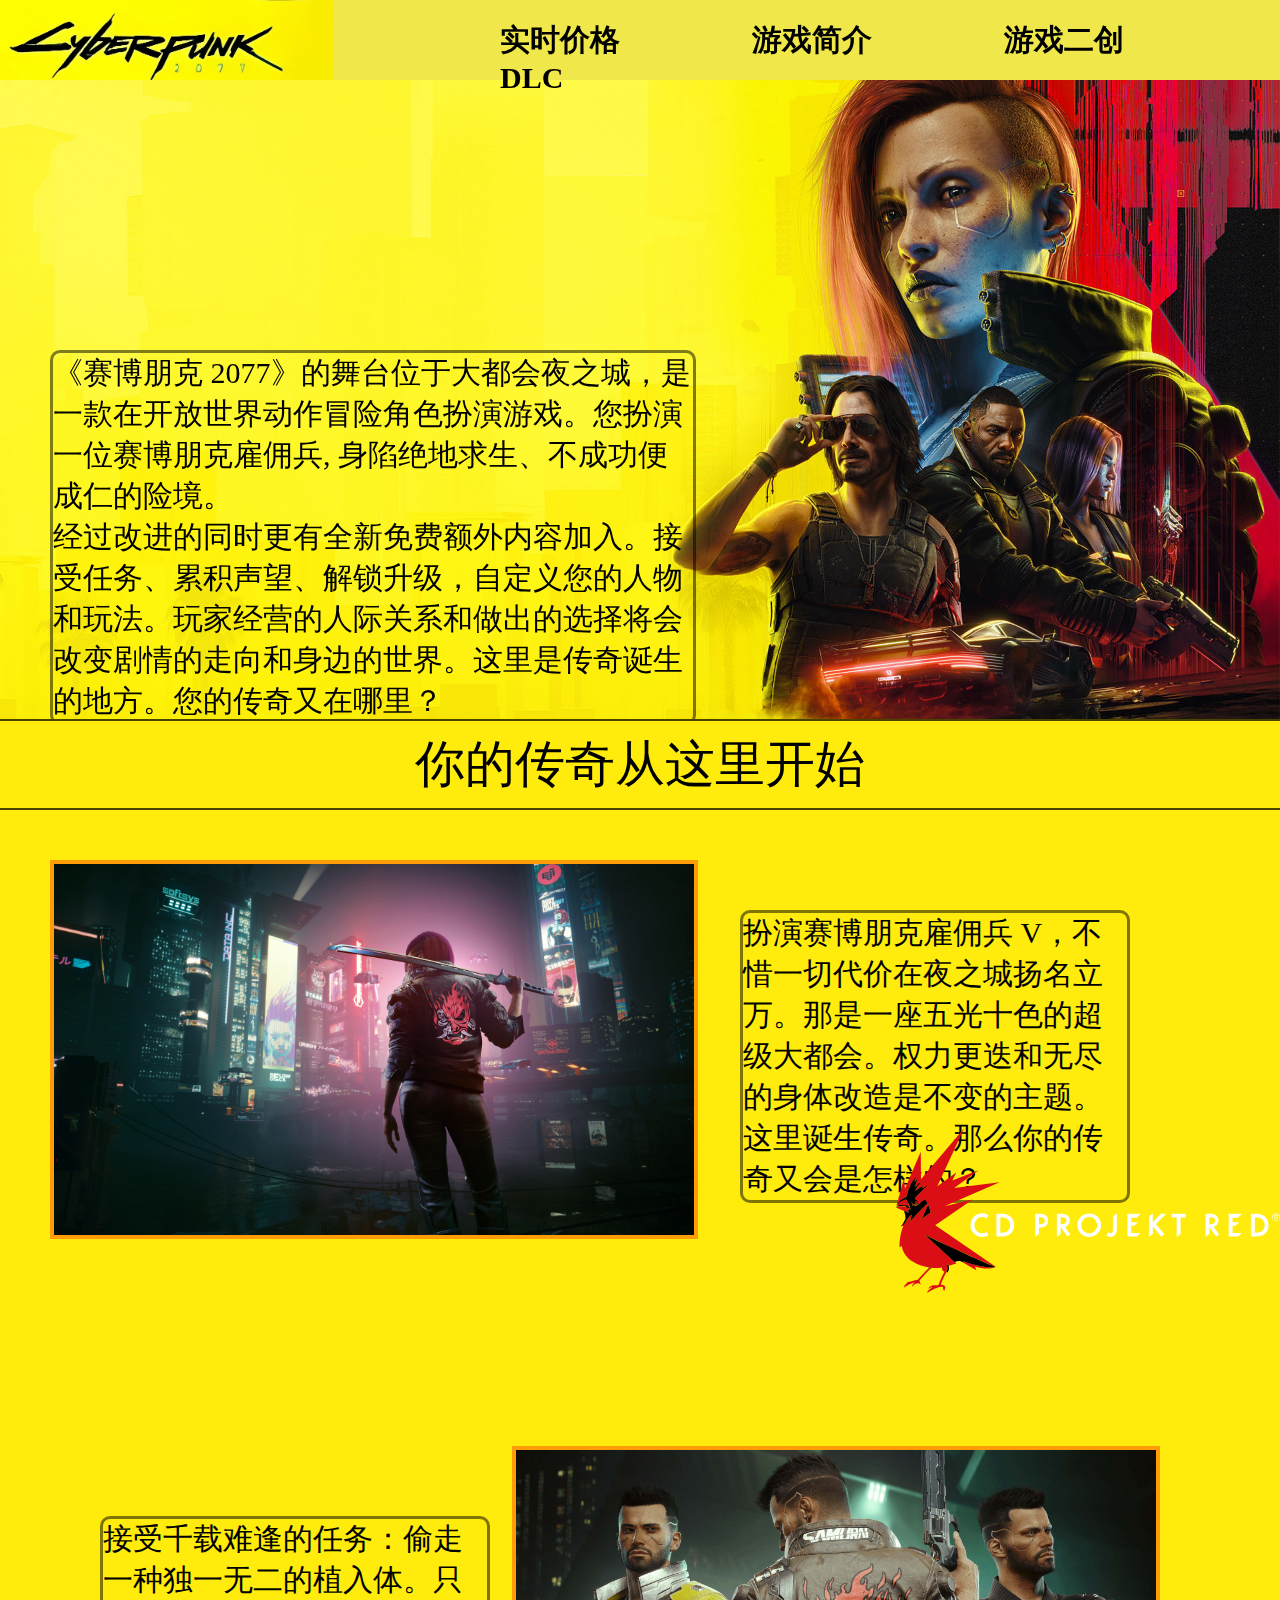
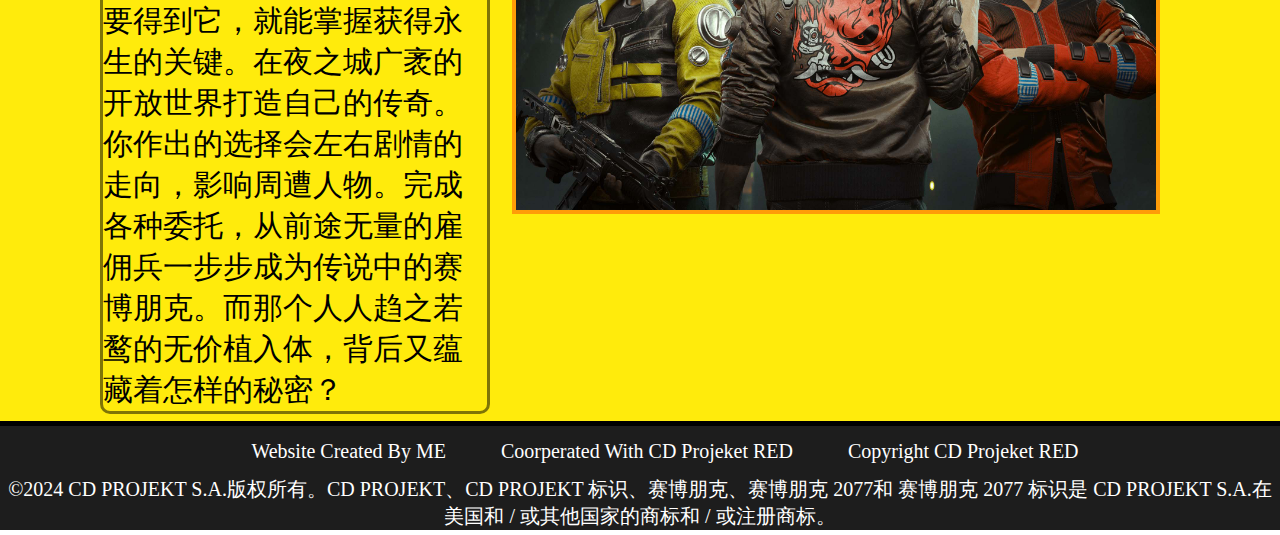
==== yty923/web/index.html @ ffc663b7 "Add files via upload" ====
<!DOCTYPE html>
<html lang="zn-CN">
<head>
    <meta charset="UTF-8">
    <meta name="viewport" content="width=device-width, initial-scale=1.0">
    <title>CYBERPUNK2077</title>
    <link rel = "stylesheet" href ="d.css">
</head>
<body>
    <header>
        <h1>cyberpunk2077</h1>
        <ul>
            <li><a class = "a1" href=price.html>实时价格</a></li>
            <li><a class = "a2" href=gamepreview.html>游戏简介</a></li>
            <li><a class = "a3" href=fanswork.html>游戏二创</a></li>
            <li><a class = "a4" href=dlc.html>DLC</a></li>
        </ul>
    </header>
    <main>
        <section class = "line1">
            <img alt="p1" src="../image/p1.jpg" width="100%">
            <p>《赛博朋克 2077》的舞台位于大都会夜之城，是一款在开放世界动作冒险角色扮演游戏。您扮演一位赛博朋克雇佣兵, 身陷绝地求生、不成功便成仁的险境。<br>经过改进的同时更有全新免费额外内容加入。接受任务、累积声望、解锁升级，自定义您的人物和玩法。玩家经营的人际关系和做出的选择将会改变剧情的走向和身边的世界。这里是传奇诞生的地方。您的传奇又在哪里？</p>
        </section>
        <section class = "short">
            <p>你的传奇从这里开始</p>
        </section>
        <section class = "line2">
            <p>扮演赛博朋克雇佣兵 V，不惜一切代价在夜之城扬名立万。那是一座五光十色的超级大都会。权力更迭和无尽的身体改造是不变的主题。这里诞生传奇。那么你的传奇又会是怎样的？</p>
            <img alt="p2" src="../image/p2.jpg" width="50%" height="30%">
        </section>
        <section class = "line3">
            <p>接受千载难逢的任务：偷走一种独一无二的植入体。只要得到它，就能掌握获得永生的关键。在夜之城广袤的开放世界打造自己的传奇。你作出的选择会左右剧情的走向，影响周遭人物。完成各种委托，从前途无量的雇佣兵一步步成为传说中的赛博朋克。而那个人人趋之若鹜的无价植入体，背后又蕴藏着怎样的秘密？</p>
            <img alt="p3" src="../image/p3.jpg" width="50%" height="30%">
        </section>
        <img class="p1" src="../image/CDProjektRed-White-e4ac7847.svg" alt="icon">
    </main>
    <footer>
        <ul>
            <li>Website Created By ME</li>
            <li>Coorperated With CD Projeket RED</li>
            <li>Copyright CD Projeket RED</li>
        </ul>
        <p>©2024 CD PROJEKT S.A.版权所有。CD PROJEKT、CD PROJEKT 标识、赛博朋克、赛博朋克 2077和 赛博朋克 2077 标识是 CD PROJEKT S.A.在美国和 / 或其他国家的商标和 / 或注册商标。</p>
    </footer>
</body>
</html>
---- yty923/web/d.css ----
header h1{
    line-height: 80px;
    position:fixed;
    background-image: url(../image/name.jpg);
    background-repeat: no-repeat;
    background-position: top left;
    background-size:contain;
    background-color: rgba(235, 223, 8, 0.731);
    width:100%;
    text-indent: -9999px;
}
header li{
    display: inline;
    margin-right: 10vw;
    font-size: 30px;
}
header ul{
    position: fixed;
    margin-top: 20px;
    left: 500px;
    font-weight: bold;
}

.line1{
    position: inherit;
}
.line1 img{
    margin-top: 80px;
}
.line1 p{
    color: black;
    position: absolute;
    font-size: 30px;
    width: 50%;
    margin-left: 50px;
    border: 3px solid;
    border-radius: 10px;
    border-color: rgba(0, 0, 0, 0.502);
    top: 350px;
}

.short{
    position: relative;
    transform: translateY(-5px);
    background-color: rgb(255, 235, 12);
    border-top: 2px solid;
    border-color: rgba(0, 0, 0, 0.708);
    font-size: 50px;
    text-align: center;
}

.short p{
    padding: 10px 0 10px 0;
}

.line2{
    position: relative;
    transform: translateY(-5px);
    border-top: 2px solid;
    background-color: rgb(255, 235, 12);
    font-size: 30px;
    border-color: rgba(0, 0, 0, 0.708);
}

.line2 p{
    position: absolute;
    margin-top: 100px;
    width: 30%;
    left: 50%;
    margin-left: 100px;
    border: 3px solid;
    border-radius: 10px;
    border-color: rgba(0, 0, 0, 0.502);
}

.line2 img{
    margin-top: 50px;
    margin-left: 50px;
    border: 4px solid;
    border-color: rgb(255, 156, 8);
}

.line3{
    position: relative;
    transform: translateY(-5px);
    background-color: rgb(255, 235, 12);
    font-size: 30px;
    padding-bottom: 200px;
}

.line3 p{
    position: absolute;
    margin-top: 270px;
    width: 30%;
    margin-left: 100px;
    border: 3px solid;
    border-radius: 10px;
    border-color: rgba(0, 0, 0, 0.502);
}

.line3 img{
    margin-top: 200px;
    margin-left: 40%;
    border: 4px solid;
    border-color: rgb(255, 156, 8);
}

.p1{
    position: absolute;
    transform: translateY(-1040px);
    margin-left: 70%;
    width: 30%;
    height: 50%;
}

footer{
    position: relative;
    transform: translateY(-5px);
    background-color: rgba(0, 0, 0, 0.888);
    border-top: 5px solid;
    border-color: black;
    font-size: 20px;
    color: white;
    text-align: center;
}
footer li{
    display: inline;
    margin-left: 50px;
    line-height: 50px
}

.a1{
    color: black;
    text-decoration: none;
}

.a1:hover{
    text-decoration: underline;
}

.a2{
    color: black;
    text-decoration: none;
}

.a2:hover{
    text-decoration: underline;
}

.a3{
    color: black;
    text-decoration: none;
}

.a3:hover{
    text-decoration: underline;
}

.a4{
    color: black;
    text-decoration: none;
}

.a4:hover{
    text-decoration: underline;
}

.line2-1{
    position: inherit;
    font-size: 30px;

}
.line2-1 img{
    margin-top: 80px;
}

.line2-1 p{
    position: absolute;
    margin-left: 50px;
    transform: translateY(-800px);
}

.ul1{
    position: absolute;
    margin-left: 50px;
    transform: translateY(-750px);
}

.ul2{
    position: absolute;
    margin-left: 50px;
    transform: translateY(-450px);
}

.p2-1{
    position:absolute;
    transform: translateY(-750px);
    margin-left: 45%;
}

.main2{
    background-color:  rgb(255, 235, 12);
}

.line4-1{
    font-size: 30px;

}
.line4-1 img{
    margin-top: 80px;
}

.line4-2{
    background-color: rgb(247, 243, 208);
}
.main3{
    background-color:  rgb(255, 235, 12);
}

.p3-1{
    margin-top: 100px;
    margin-bottom: 100px;
    font-size: 20px;
}

.p3-1 img{
    border: 4px solid;
    border-radius: 10px;
    border-color: black;
}

.p3-1 p{
    position: relative;
    margin-left: 55%;
    margin-bottom: 20px;
    width: 30%;
    transform: translateY(-400px);
    padding :20px;
    border: 4px solid;
    border-color: rgba(0, 0, 0, 0.797);
}

.pp0{
    transform: translateY(-400px);
    margin-left: 200px;
    position: absolute;
    font-size: 30px;
    font-weight: bold;
}
.pp1{
    transform: translateY(-350px);
    margin-left: 200px;
    position: absolute;
    font-size: 30px;
    font-weight: bold;
}
.pp2{
    transform: translateY(-300px);
    margin-left: 200px;
    position: absolute;
    font-size: 30px;
    font-weight: bold;
}

.p5-2{
    position: absolute;
    margin-top: 80px;
}

.p5-1{
    margin-top: 10%;
    margin-left: 24%;
    position:absolute;
}
.f1{
    padding: 10px;
    border: 5px solid;
    border-radius: 10px;
    border-color: rgba(0, 0, 0, 0.708);
    font-size: 50px;
    font-weight: bold;
}
.f2{
    width: 40%;
    font-size: 30px;
    margin-top: 100px;
    margin-left: 150px;
    border-right: 3px solid rgba(0, 0, 0, 0.799);
}
.f3{
    position: absolute;
    width: 40%;
    font-size: 30px;
    transform: translateY(-400px);
    margin-left: 50%;
}
.f0{
    position: absolute;
    text-align: center;
    background-color: rgb(255, 235, 12);
    margin-top: 980px;
    padding-bottom: 150px;
}
.fo{
    position: absolute;
    margin-top: 1750px;
}
.z-1{
    transform: translateY(-200px);
}
.z0{
    transform: translateY(100px);
}

.p2-10{
    background-color:rgb(255, 235, 12) ;
    transform: translateY(-5px);
    font-size: 30px;
}
.p2-10 p{
    margin-left: 15%;
    margin-right: 15%;
    padding-top: 15px;
    border-top: 3px solid black;
    padding-bottom: 20px;
}

*{
    border: 0;
    padding:0;
    margin : 0;
}
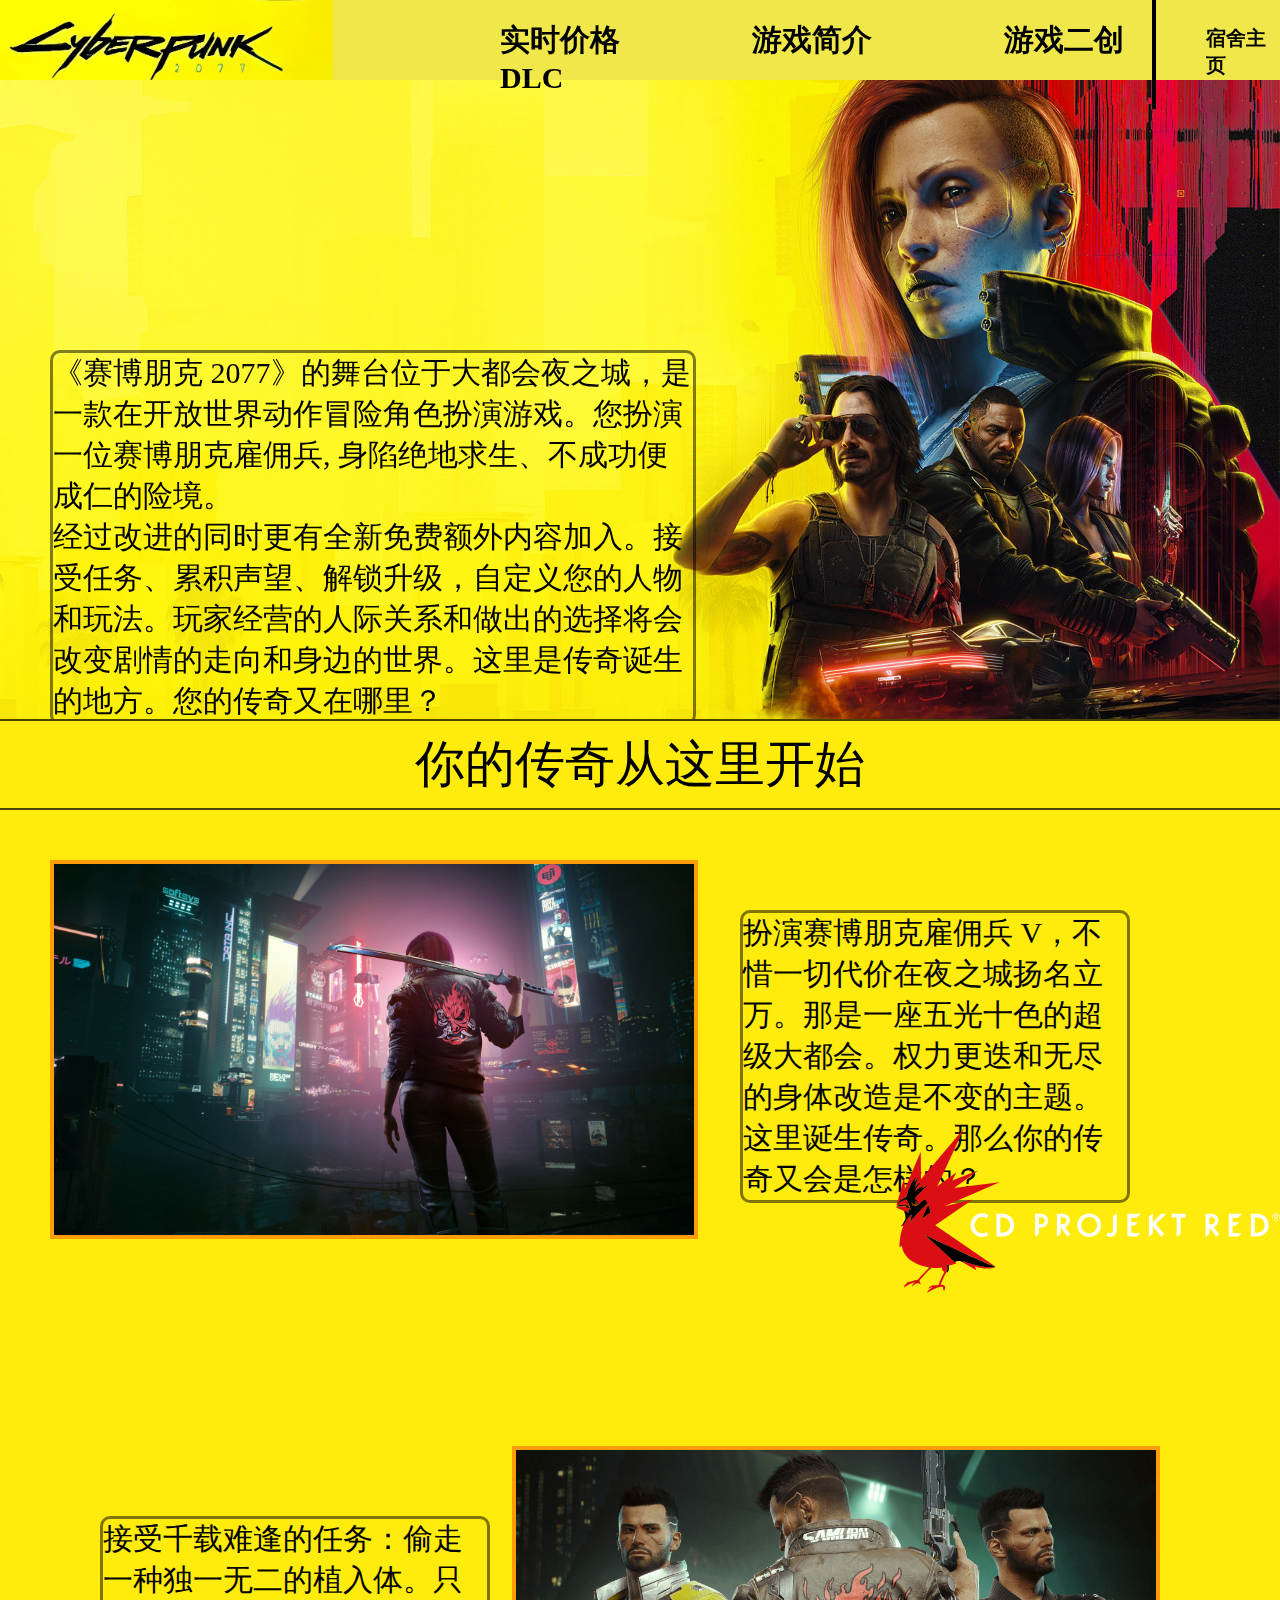
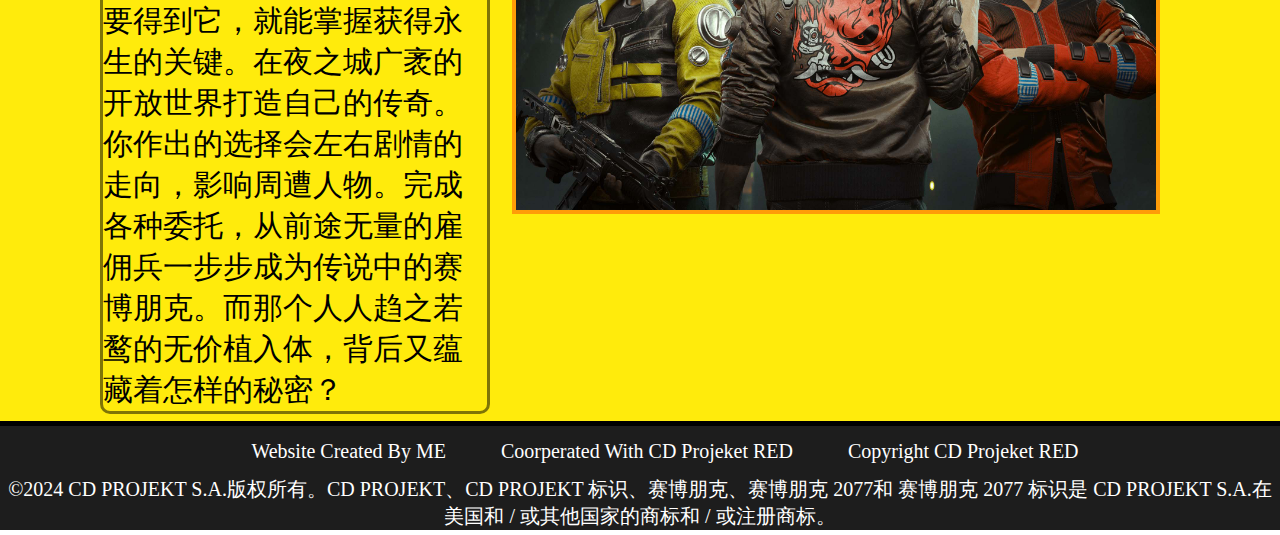
==== commit a23748c5: "Add files via upload" ====
--- a/yty923/web/index.html
+++ b/yty923/web/index.html
@@ -15,6 +15,7 @@
             <li><a class = "a3" href=fanswork.html>游戏二创</a></li>
             <li><a class = "a4" href=dlc.html>DLC</a></li>
         </ul>
+        <a class="a5" href="https://hust-d11-119.github.io/HUST-d11-119/d11_119/web/index.html">宿舍主页</a>
     </header>
     <main>
         <section class = "line1">
--- a/yty923/web/d.css
+++ b/yty923/web/d.css
@@ -20,6 +20,18 @@
     left: 500px;
     font-weight: bold;
 }
+.a5{
+    font-size: 20px;
+    position: absolute;
+    margin-left: 90%;
+    text-decoration: none;
+    color: black;
+    font-weight: bold;
+    padding-left: 50px;
+    padding-top: 25px;
+    padding-bottom: 30px;
+    border-left: 4px solid black;
+}
 
 .line1{
     position: inherit;
@@ -164,6 +176,11 @@
 .a4:hover{
     text-decoration: underline;
 }
+
+.a5:hover{
+    text-decoration: underline;
+}
+
 
 .line2-1{
     position: inherit;
